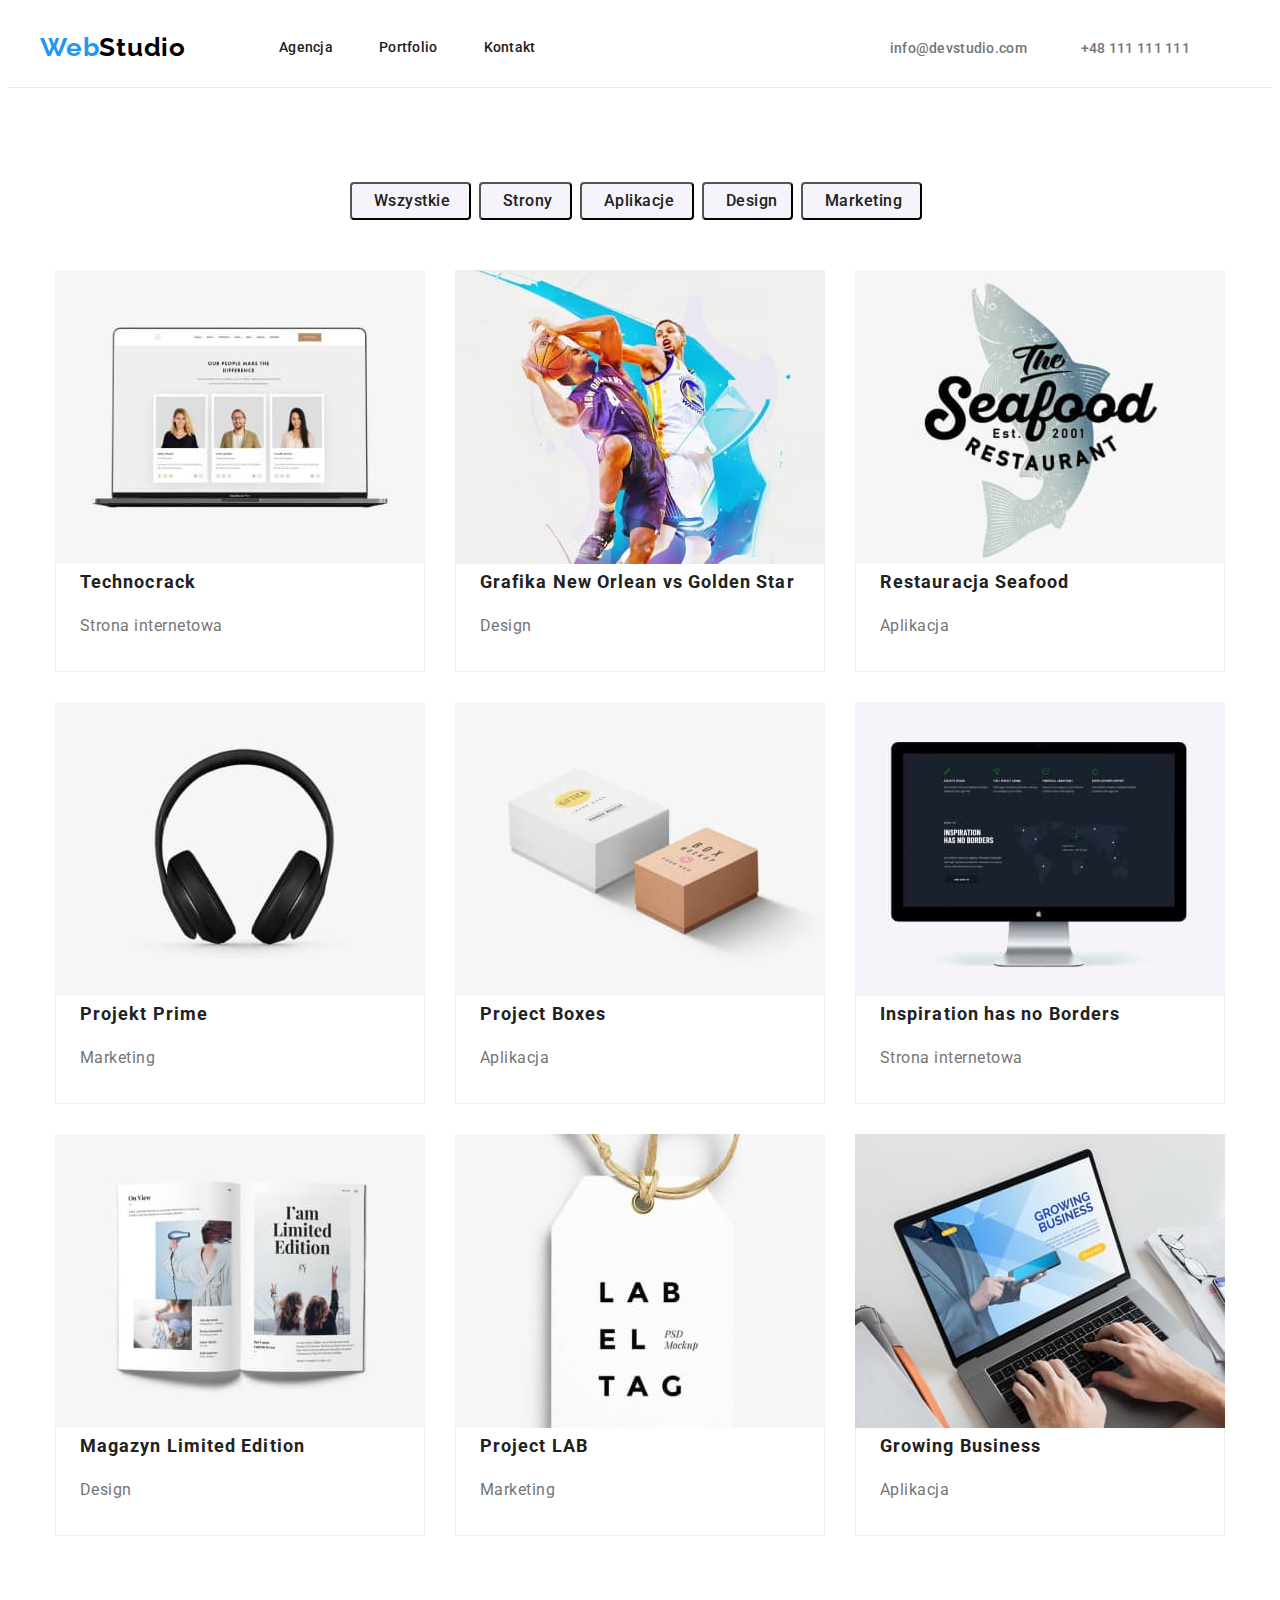
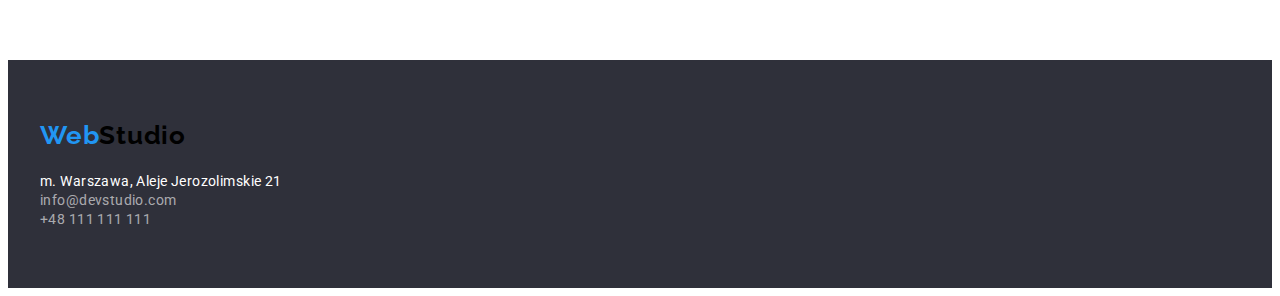
==== portfolio.html @ 478c121c "Initial commit" ====
<!DOCTYPE html>
<html lang="en">

<head>
    <meta charset="UTF-8">
    <meta http-equiv="X-UA-Compatible" content="IE=edge">
    <meta name="viewport" content="width=device-width, initial-scale=1.0">
    <link rel="stylesheet" href="https://cdnjs.cloudflare.com/ajax/libs/modern-normalize/1.0.0/modern-normalize.min.css"
        integrity="sha512-ISS7cAi1PEhQ8jnbJpJZMd29NlhNj4AWYyLOSp2CE/CsHxTCu+r+t0D2yoJudVrd0/8fTVPUVDzY5Tvli75u/g=="
        crossorigin="anonymous">
    <link rel="stylesheet" href="css/styles.css">
    <link rel="preconnect" href="https://fonts.gstatic.com">
    <link href="https://fonts.googleapis.com/css2?family=Roboto:wght@400;500;700;900&display=swap" rel="stylesheet">
    <link rel="preconnect" href="https://fonts.gstatic.com">
    <link href="https://fonts.googleapis.com/css2?family=Raleway:wght@700&display=swap" rel="stylesheet">
    <title>Portfolio</title>
</head>

<body>

    <header class="header">
        <div class="container">
            <div class="navigation-logo">
                <a class="logo" href="index.html"><span class="web-item">Web</span><span
                        class="studio-item">Studio</span></a>
            </div>
    
            <nav class="first-navigation">
                <ul class="navigation">
                    <li class="navigation-list"><a class="sub-navigation" href="index.html">Agencja</a></li>
                    <li class="navigation-list"><a class="sub-navigation" href="portfolio.html">Portfolio</a></li>
                    <li class="navigation-list"><a class="sub-navigation" href="#">Kontakt</a></li>
                </ul>
            </nav>
            </nav>
            <div class="contacts">
    
                <a class="contacts-item" href="mailto:info@devstudio.com">info@devstudio.com</a>
                <a class="contacts-item" href="tel:+48111111111">+48 111 111 111</a>
            </div>
    
    
   
    </header>

<!-- BUTTON GROUP -->
<section class="buttons-section section">
<div class="container">
    <ul class="btn-group">
        <li class="list-group"><a href="#"><button class="btn-item btn-first group" type="button">Wszystkie</button></a></li>
        <li class="list-group"><a href="#"><button class="btn-item btn-second" type="button">Strony</button></a></li>
        <li class="list-group"><a href="#"><button class="btn-item btn-third" type="button">Aplikacje</button></a></li>
        <li class="list-group"><a href="#"><button class="btn-item btn-fourth" type="button">Design</button></a></li>
        <li class="list-group"><a href="#"><button class="btn-item btn-fifth" type="button">Marketing</button></a></li>
    </ul>
</div>
</section>
<!-- PROJECTS/IMAGES -->
<section class="nine-images section">
    <div class="container"> 
        <ul class="portfolio-list">
            <li class="photo-list">
                <img class="image-projects" src="images/projects/comp.jpg" alt="laptop pokazuje trzy zdjęcia" width="370" height="294">
                <div class="border-text">
                <h3 class="projects-title">Technocrack</h3>
                <p class="projects-description">Strona internetowa</p>
                </div>
            </li>

            <li class="photo-list">
                <img class="image-projects" src="images/projects/basketball.jpg" alt="dwóch zawodników gra w koszykówkę" width="370" height="294">
                <div class="border-text">
                <h3 class="projects-title">Grafika New Orlean vs Golden Star</h3>
                <p class="projects-description">Design</p>
                </div>
            </li>

            <li class="photo-list">
                <img class="image-projects" src="images/projects/seafood.jpg" alt="logo ryby, restauracji z owocami morza " width="370" height="294">
                <div class="border-text">
                <h3 class="projects-title">Restauracja Seafood</h3>
                <p class="projects-description">Aplikacja</p>
                </div>
            </li>

            <li class="photo-list">
                <img class="image-projects" src="images/projects/headphones.jpg" alt="słuchawki" width="370" height="294">
                <div class="border-text">
                <h3 class="projects-title">Projekt Prime</h3>
                <p class="projects-description">Marketing</p>
                </div>
            </li>

            <li class="photo-list">
                <img class="image-projects" src="images/projects/boxes.jpg" alt="dwa pudełka" width="370" height="294">
                <div class="border-text">
                <h3 class="projects-title">Project Boxes</h3>
                <p class="projects-description">Aplikacja</p>
                </div>
            </li>

            <li class="photo-list">
                <img class="image-projects" src="images/projects/imac.jpg" alt="imac" width="370" height="294">
                <div class="border-text">
                <h3 class="projects-title">Inspiration has no Borders</h3>
                <p class="projects-description">Strona internetowa</p>
                </div>
            </li>

            <li class="photo-list">
                <img class="image-projects" src="images/projects/newspaper.jpg" alt="otwarte czasopismo" width="370" height="294">
                <div class="border-text">
                <h3 class="projects-title">Magazyn Limited Edition</h3>
                <p class="projects-description">Design</p>
                </div>
            </li>

            <li class="photo-list">
                <img class="image-projects" src="images/projects/label.jpg" alt="etykieta" width="370" height="294">
                <div class="border-text">
                <h3 class="projects-title">Project LAB</h3>
                <p class="projects-description">Marketing</p>
                </div>
            </li>

            <li class="photo-list">
                <img class="image-projects" src="images/projects/laptop.jpg" alt="rosnąca działalnoś gospodarcza" width="370" height="294">
                <div class="border-text">
                <h3 class="projects-title">Growing Business</h3>
                <p class="projects-description">Aplikacja</p>
                </div>
            </li>
        </ul>
    
    </div>
</section>

<footer class="background-color-footer">
    <div class="container">
        <div class="footer-logo">
            <a class="logo" href="index.html"><span class="web-item">Web</span><span
                    class="studio-item">Studio</span></a>
        </div>


        <address class="bottom-adress">

            <ul class="adress">
                <li class="footer-list"><a class="adress-item map" href="https://goo.gl/maps/Lxkzra3BhB6dTE5c8"
                        target="_blank">m. Warszawa, Aleje Jerozolimskie 21</a></li>
                <li class="footer-list"><a class="adress-item" href="mailto:info@devstudio.com">info@devstudio.com</a>
                </li>
                <li class="footer-list"><a class="adress-item" href="tel:+48111111111">+48 111 111 111</a></li>
            </ul>
        </address>
    </div>
</footer>

</body>

</html>
---- css/styles.css ----
:root {
  --main-font: 'Roboto', sans-serif;
  --secondary-font: 'Raleway', sans-serif;
  --main-color: #2196f3;
  /* ---dodatek--- */
  --secondar-color: #cd329a;
}

body {
  font-family: var(--main-font);
  background-color: #ffffff;
}
h1,
h2,
h3,
h4,
h5,
h6 {
  margin: 0;
}
ul,
ol {
  margin: 0;
  padding: 0;
}
p {
  padding: 0;
}
img {
  display: block;
}

.section {
  padding-top: 94px;
  padding-bottom: 94px;
}
.container {
  /* display:flex; */
  width: 1200px;
  padding: 0 15px;
  align-items: center;
  margin: 0 auto;
}

.big-first-letter {
  text-transform: capitalize;
}

/* === LOGO/HERO === */
.header {
  border-bottom: 1px solid #ececec;
}
.header .container {
  display: flex;
  align-items: center;
  padding-top: 24px;
  padding-bottom: 24px;
}
.navigation-logo {
  display: flex;
  align-items: center;
}
.logo {
  font-family: var(--secondary-font);
  font-style: normal;
  font-weight: bold;
  font-size: 26px;
  line-height: 1.192;
  letter-spacing: 0.03em;
  text-decoration: none;
  margin-right: 93px;
}
.web-item {
  color: var(--main-color);
}
.studio-item {
  color: #000000;
}
/* === END LOGO === */

/* === NAVIGATION === */

.sub-navigation {
  text-decoration: none;
  font-family: var(--main-font);
  font-style: normal;
  font-weight: 500;
  font-size: 14px;
  line-height: 1 142;
  letter-spacing: 0.02em;
  color: #212121;
  display: flex;
}
.sub-navigation:hover,
.sub-navigation:focus {
  color: var(--main-color);
}
.sub-navigation:active {
  color: var(--secondar-color);
}
.navigation-list:not(:last-child) {
  margin-right: 46px;
}
.navigation {
  cursor: pointer;
  list-style-type: none;
  display: flex;
}

/* === END NAVIGATION === */

/* === CONTACTS ===  (zrobić konkretniejsze klasy - lepsza przejrzystość/modyfikalność kodu) */

.icon-item {
  display: flex;
  width: 16px;
  height: 12px;
  margin-right: 10px;
  fill: #757575;
}

.header .contacts {
  margin-left: auto;
}
.contacts {
  list-style-type: none;
}
.contacts-item:not(:last-child) {
  margin-right: 50px;
}

.contacts-item {
  color: #757575;
  cursor: pointer;
  text-decoration: none;
  font-family: var(--main-font);
  font-style: normal;
  font-weight: 500;
  font-size: 14px;
  line-height: 1 142;
  letter-spacing: 0.02em;
  margin-right: 50px;
}
.contacts-item:hover,
.contacts-item:focus {
  color: var(--main-color);
}
.contacts-item:active {
  color: var(--secondar-color);
}

/* === END CONTACTS === */

/* === ADRESS === */
.adress {
  list-style-type: none;
}
.adress-item {
  font-family: var(--main-font);
  font-style: normal;
  font-weight: normal;
  font-size: 14px;
  line-height: 1 714;
  letter-spacing: 0.03em;
  color: rgba(255, 255, 255, 0.6);
  text-decoration: none;
}
.adress-item.list:not(:last-child) {
  margin-bottom: 9px;
}
.adress-item:hover,
.adress-item:focus {
  color: var(--main-color);
}
.adress-item:active {
  color: var(--secondar-color);
}
/* nadpisuje klasę "adress-item */
.map {
  font-family: var(--main-font);
  font-style: normal;
  font-weight: normal;
  font-size: 14px;
  line-height: 1 714;
  letter-spacing: 0.03em;
  color: #ffffff;
}
/*--- DODATEK dla widoczności--- */
.background-color-footer {
  background-color: #2f303a;
}
/* === END ADRESS === */

/* === NAGŁÓWEK === */
.main-title {
  font-family: var(--main-font);
  font-style: normal;
  font-weight: 900;
  font-size: 44px;
  line-height: 1 363;
  text-align: center;
  letter-spacing: 0.06em;
  text-transform: uppercase;
  color: #ffffff;
  margin: auto;
  width: 696px;
  height: 120px;
  display: flex;
  justify-content: center;
  align-items: center;
}

.big-title {
  background-color: #2f303a;
  display: flex;
  justify-content: center;
  align-items: center;

  padding-top: 0px;
  padding-bottom: 0px;
  width: 1600px;
  height: 600px;
  display: flex;
  justify-content: center;
  align-items: center;
  margin: auto;

  background-image: linear-gradient(
      rgba(47, 48, 58, 0.4),
      rgba(47, 48, 58, 0.4)
    ),
    url('/images/bg.png');
  background-size: cover;
  background-repeat: no-repeat;
}
.btn-modal {
  display: flex;
  align-items: center;
  justify-content: center;
}
.list:not(:last-child) {
  margin-right: 30px;
}
.btn {
  background: var(--main-color);
  box-shadow: 0px 4px 4px rgba(0, 0, 0, 0.15);
  border-radius: 4px;
  font-family: 'Roboto';
  font-style: normal;
  font-weight: bold;
  font-size: 16px;
  line-height: 1 875;
  text-align: center;
  letter-spacing: 0.06em;
  color: #ffffff;
  cursor: pointer;
  display: flex;
  align-items: center;
  padding: 10px 42px;
  min-width: 200px;
  height: 50px;
  border: 0;
  justify-content: center;
}
.btn:hover,
.btn:focus {
  background: var(--main-color);
}
.btn:active {
  background-color: var(--secondar-color);
}
/* === END NAGŁÓWEK === */

/* === 4X OPIS === */
.images-four-times {
  padding-bottom: 0px;
  margin-bottom: 30px;
}
.lorem-item {
  display: flex;
  width: 270px;
  height: 120px;
  background-color: #f5f4fa;
  border-radius: 5px;
  align-items: center;
  justify-content: center;
}
.loremimg {
  display: flex;
  justify-content: center;
  align-items: center;
  width: 65, 32px;
  height: 70px;
}
.customer-image {
}

.description-four-times.section {
  padding-top: 0px;
  padding-bottom: 0px;
}
.description .container {
  display: flex;
}
.description-list {
  list-style-type: none;
  display: flex;
}
.description-list .title-list:not(:last-child) {
  margin-right: 30px;
}
.title-text {
  font-family: var(--main-font);
  font-style: normal;
  font-weight: bold;
  font-size: 14px;
  line-height: 1 142;
  letter-spacing: 0.03em;
  text-transform: uppercase;
  color: #212121;
}
.text {
  font-family: var(--main-font);
  font-style: normal;
  font-weight: normal;
  font-size: 14px;
  line-height: 1 714;
  letter-spacing: 0.03em;
  color: #757575;
  margin-top: 10px;
  width: 270px;
  height: 75px;
}
/* === END 4X OPIS === */

/* === SECOND TITLE(S) === */
.second-title {
  font-family: var(--main-font);
  font-style: normal;
  font-weight: bold;
  font-size: 36px;
  line-height: 1 166;
  text-align: center;
  letter-spacing: 0.03em;
  color: #212121;
  margin-bottom: 50px;
  justify-content: center;
  /* padding-right: 624px;
  padding-left: 624px; */
}
/* === END SECOND TITLE(S) === */

/* ===--- CZYM SIĘ ZAJMUJEMY (zdjęcia) /// ZESPÓŁ /// PROJECT/IMAGES---=== */
/*  ---=== LISTY (różne) ===--- */
.socialimg {
  width: 20px;
  height: 20px;
}
.social-image {
  display: flex;
  width: 44px;
  height: 44px;
  fill: #afb1b8;
  background-color: #fff;
  border-radius: 50%;
  justify-content: center;
  align-items: center;
}
.social-image:hover,
.social-image:focus {
  fill: #fff;
  background-color: var(--main-color);
}
.social-list {
  display: flex;
}
.social-list:not(:last-child) {
  margin-right: 10px;
}
.social-padding-bottom {
  padding-bottom: 30px;
}

.what-we-do-second .container {
  display: flex;
}
.item-list {
  list-style-type: none;
  display: flex;
  align-items: center;
  justify-content: center;
}
.photo-list:nth-of-type(3n + 1) {
  margin-right: 30px;
}
.photo-list:nth-of-type(3n + 2) {
  margin-right: 30px;
}
.photo-list {
  margin-bottom: 30px;
}
/* @@@@@@@@@@@@@@@@@@@@@@@@@@@@@@@@@@@@@@@@@@@@@@@@@@ zrobić poprawny shadow*/
.photo-list:hover {
  filter: drop-shadow(1px 4px 6px #000000);
}
.nine-images.section {
  padding-top: 0px;
}
.portfolio-list {
  list-style-type: none;
  display: flex;
  flex-wrap: wrap;
  justify-content: center;
  padding-top: 0px;
  padding-bottom: 0px;
  cursor: pointer;
}
/* ===--- END CZYM SIĘ ZAJMUJEMY (zdjęcia) /// ZESPÓŁ /// PROJECT/IMAGES ---=== */

/* === ZESPÓŁ ===*/
.employee .container {
  display: flex;
}
.projects-title {
  padding-left: 24px;
}
.projects-description {
  padding-left: 24px;
}
/* ##################################### IMAGE */
.image {
  display: flex;
  align-items: center;
  margin-bottom: 30px;
}
.image-list {
  background-color: #fff;
  box-shadow: 0px 1px 3px rgba(0, 0, 0, 0.12), 0px 1px 1px rgba(0, 0, 0, 0.14),
    0px 2px 1px rgba(0, 0, 0, 0.2);
  border-radius: 0px 0px 4px 4px;
}
.third-title {
  font-family: var(--main-font);
  font-style: normal;
  font-weight: 500;
  font-size: 16px;
  line-height: 1 187;
  text-align: center;
  letter-spacing: 0.03em;
  color: #212121;
  margin-bottom: 10px;
}
.worker {
  font-family: var(--main-font);
  font-style: normal;
  font-weight: normal;
  font-size: 16px;
  line-height: 1 187;
  text-align: center;
  letter-spacing: 0.03em;
  color: #757575;
  padding-bottom: 10px;
}
.team {
  background-color: #f5f4fa;
  display: flex;
}
/* === END ZESPÓŁ ===*/

/* ---===== BUTTON GROUP =====--- */

/* === BUTTONS - ALL OTHER === */
.btn-first {
  width: 121px;
  height: 38px;
}
.btn-second {
  width: 93px;
  height: 38px;
}
.btn-third {
  width: 114px;
  height: 38px;
}
.btn-fourth {
  width: 91px;
  height: 38px;
}
.btn-fifth {
  width: 121px;
  height: 38px;
}
/* === END BUTTONS - ALL OTHER === */
/* --- nadpisauje padding klasy "section"! --- */
.buttons-section.section {
  padding-bottom: 50px;
}
.btn-group {
  list-style-type: none;
  justify-content: center;
  display: flex;
  padding-right: 518px;
  padding-left: 510px;
}
.list-group:not(:last-child) {
  margin-right: 8px;
}
.btn-item {
  background: #f5f4fa;
  border-radius: 4px;
  cursor: pointer;
  font-family: var(--main-font);
  font-style: normal;
  font-weight: 500;
  font-size: 16px;
  line-height: 1 625;
  text-align: center;
  letter-spacing: 0.03em;
  color: #212121;
  padding: 6px 22px;
}
.btn-item:hover,
.btn-item:focus {
  background-color: var(--main-color);
  color: #fff;
  box-shadow: 0px 3px 1px rgba(0, 0, 0, 0.1), 0px 1px 2px rgba(0, 0, 0, 0.08),
    0px 2px 2px rgba(0, 0, 0, 0.12);
  border-radius: 4px;
}
.btn-item:active {
  background-color: var(--secondar-color);
}
/* === END BUTTON GROUP === */

/* PROJECTS/IMAGES */
.nine-images.section {
}
.border-text {
  background: #fff;
  border-right: 1px solid #eee;
  border-bottom: 1px solid #eee;
  border-left: 1px solid #eee;
  box-sizing: border-box;
  /* margin-top: 20px; */
}

.image-projects {
  width: 370px;
  height: 294px;
}
.projects-title {
  font-family: var(--main-font);
  font-style: normal;
  font-weight: bold;
  font-size: 18px;
  line-height: 2;
  letter-spacing: 0.06em;
  color: #212121;
  margin-bottom: 4px;
}
.projects-description {
  font-family: var(--main-font);
  font-style: normal;
  font-weight: normal;
  font-size: 16px;
  line-height: 1 875;
  letter-spacing: 0.03em;
  color: #757575;
  padding-bottom: 20px;
}
/* END PROJECTS/IMAGES */

/* === NASI KLIENCI === */
/* .item-list {
  display: flex;
  align-items: center;
  justify-content: center;
} */
.customer {
  padding-bottom: 0px;
}
.customer-list {
  list-style-type: none;
  display: flex;
  align-items: center;
  justify-content: space-between;
}
.customer-item {
  display: flex;
  justify-content: center;
  align-items: center;
}

.customer-image {
  display: flex;
  width: 170px;
  height: 92px;
  border: 1px solid #afb1b8;
  fill: #afb1b8;
  border-radius: 5px;
  justify-content: center;
  align-items: center;
}
.logo-icon {
  width: 106px;
  height: 60px;
}
/* HOVER!!!!! */
.customer-image:hover,
.customer-image:focus {
  fill: var(--main-color);
  border-color: var(--main-color);
}

/* === END NASI KLIENCI === */

/* ===== FOOTER ===== */
.footer-logo {
  padding-top: 60px;
  margin-bottom: 20px;
  
}
.background-color-footer {
  padding-bottom: 60px;
}
.footer.section {
  padding-bottom: 0px;
}

.footer-icons {
  display: flex;
  justify-content: center;
  font-family: var(--main-font);
  font-style: normal;
  font-weight: bold;
  font-size: 14px;
  line-height: 1.142;
  letter-spacing: 0.03em;
  text-transform: uppercase;
  color: #fff;
}

.footer-icons-div {
  display: flex;
  flex-direction: column;
  
  margin-left: 171px;
}
/* ============================ */
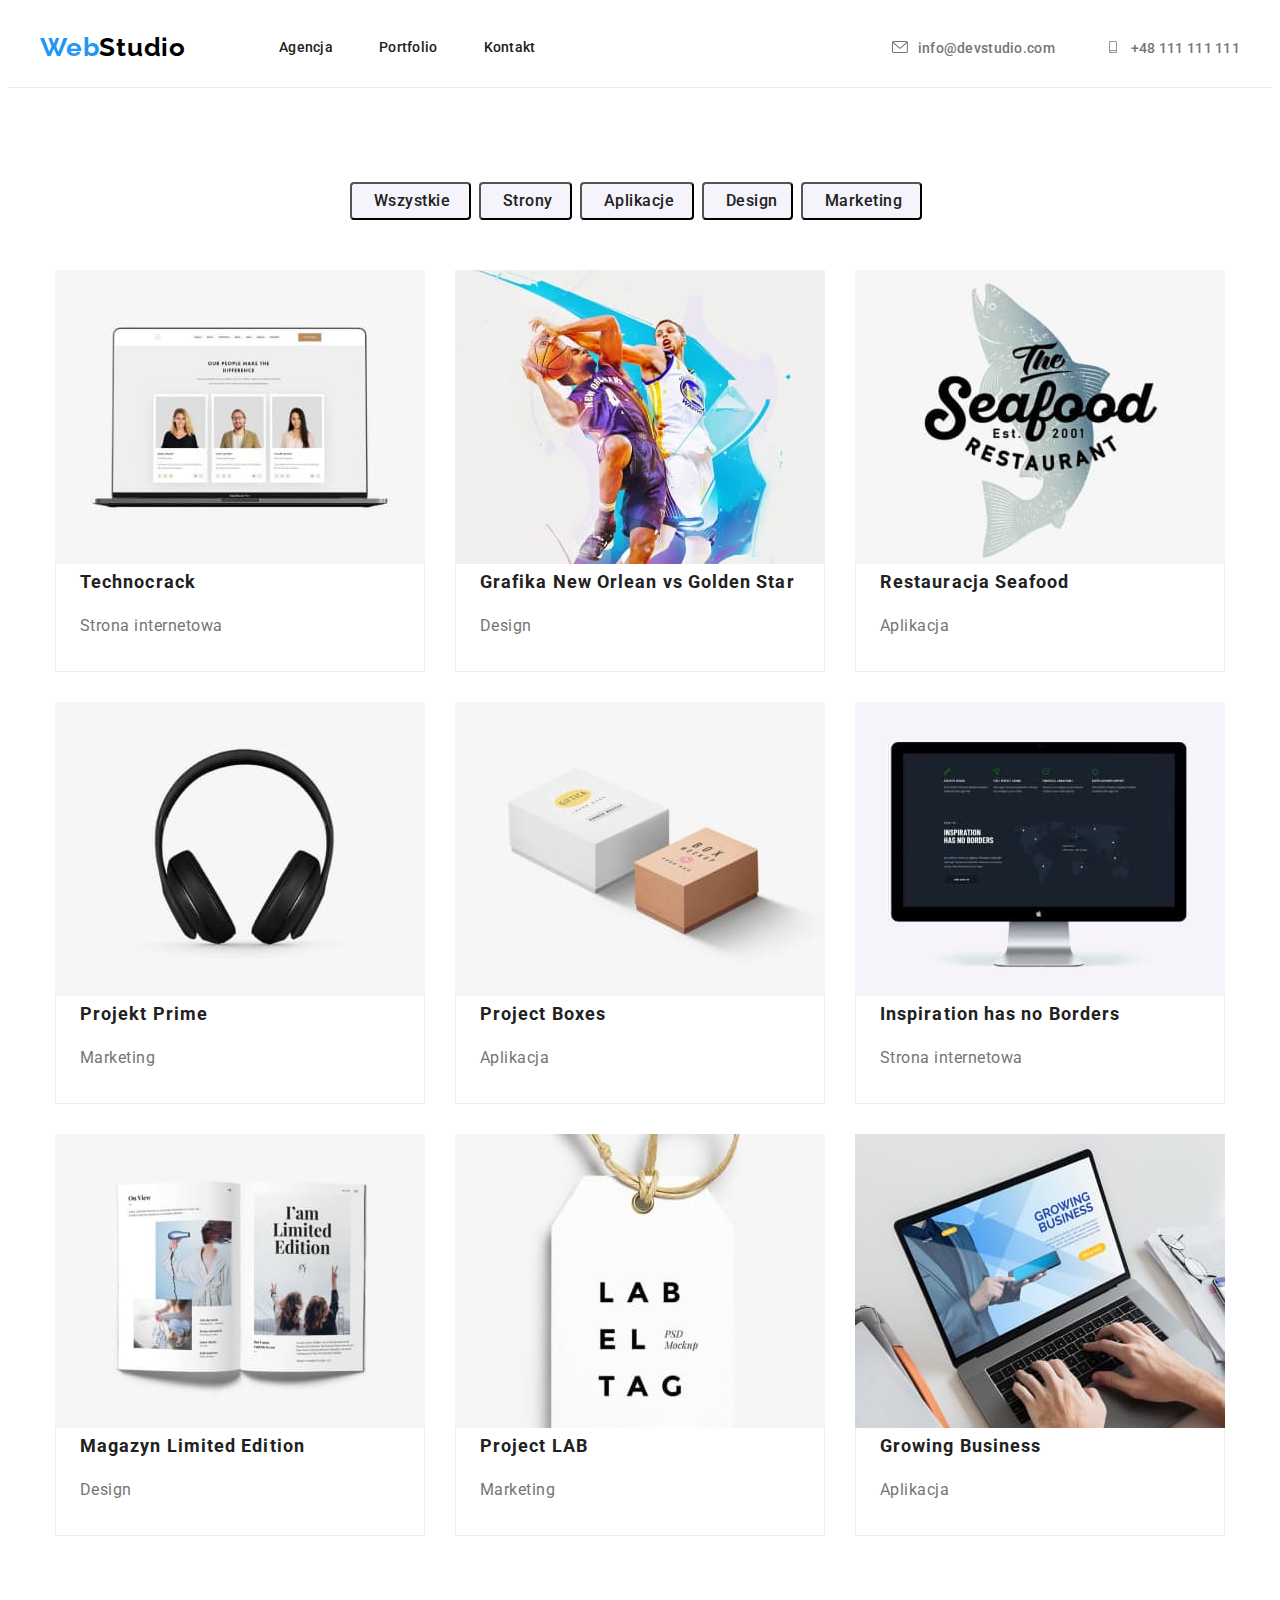
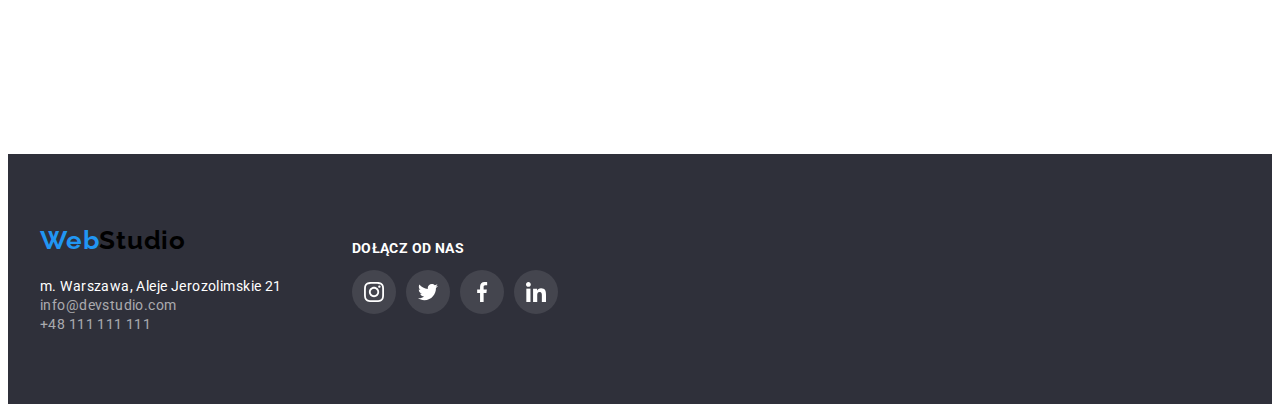
==== commit f8d44313: "hm#4 test 2" ====
--- a/portfolio.html
+++ b/portfolio.html
@@ -32,14 +32,47 @@
                     <li class="navigation-list"><a class="sub-navigation" href="#">Kontakt</a></li>
                 </ul>
             </nav>
-            </nav>
-            <div class="contacts">
+            
+
+            <!-- PIERWSZA WERSJA========
+                <div class="contacts">
     
                 <a class="contacts-item" href="mailto:info@devstudio.com">info@devstudio.com</a>
                 <a class="contacts-item" href="tel:+48111111111">+48 111 111 111</a>
             </div>
-    
-    
+     -->
+    
+        <!-- $$$$$$$$$$$$$$$$$$$$$$$$$$$$$$$$$$$$$$$$$$$$$$$$$$$$$$$$$$$$$%%%%%%%%%%%%%%%%%%%%%%%%%%%%%%%%%%%%%%%%%%%%%%%%% -->
+    <div class="contacts">
+        <ul class="item-list">
+            <li class="icon-list">
+    
+                <a class="contacts-icon" href="#">
+                    <svg class="icon-item">
+                        <use href="/images/icons.svg#icon-envelope"></use>
+                    </svg>
+                </a>
+            </li>
+            <li>
+    
+                <a class="contacts-item first-space" href="mailto:info@devstudio.com">info@devstudio.com</a>
+            </li>
+            <li>
+                <a class="contacts-icon" href="#">
+                    <svg class="icon-item">
+                        <use href="/images/icons.svg#icon-smartphone"></use>
+                    </svg>
+                </a>
+            </li>
+            <li>
+                <a class="contacts-item" href="tel:+48111111111">+48 111 111 111</a>
+    
+            </li>
+        </ul>
+    
+        <!-- $$$$$$$$$$$$$$$$$$$$$$$$$$$$$$$$$$$$$$$$$$$$$$$$$$$$$$$$$$$$$%%%%%%%%%%%%%%%%%%%%%%%%%%%%%%%%%%%%%%%%%%%% -->
+    </div>
+
    
     </header>
 
@@ -135,26 +168,77 @@
     </div>
 </section>
 
-<footer class="background-color-footer">
-    <div class="container">
-        <div class="footer-logo">
-            <a class="logo" href="index.html"><span class="web-item">Web</span><span
-                    class="studio-item">Studio</span></a>
+
+
+<section class="footer section">
+    <footer class="background-color-footer">
+        <div class="container">
+            <div class="footer-left-side">
+                <div class="footer-logo">
+                    <a class="logo" href="index.html"><span class="web-item">Web</span><span
+                            class="studio-item">Studio</span></a>
+
+
+                </div>
+
+
+                <address class="bottom-adress">
+
+                    <ul class="adress">
+                        <li class="footer-list"><a class="adress-item map" href="https://goo.gl/maps/Lxkzra3BhB6dTE5c8"
+                                target="_blank">m. Warszawa, Aleje Jerozolimskie 21</a></li>
+                        <li class="footer-list"><a class="adress-item"
+                                href="mailto:info@devstudio.com">info@devstudio.com</a></li>
+                        <li class="footer-list"><a class="adress-item" href="tel:+48111111111">+48 111 111 111</a></li>
+                    </ul>
+                </address>
+            </div>
+
+
+<!-- FOOTER -->
+
+
+            <div class="footer-right-side">
+                <p class="footer-icons">dołącz od nas</p>
+
+
+                <ul class="item-list-right-side social-padding-bottom">
+                    <li class="social-list list">
+
+                        <a class="social-image social-image-footer" href="#">
+                            <svg class="socialimg">
+                                <use href="/images/social.svg#icon-instagram-2"></use>
+                            </svg>
+                        </a>
+                    </li>
+                    <li class="social-list list">
+                        <a class="social-image social-image-footer" href="#">
+                            <svg class="socialimg">
+                                <use href="/images/social.svg#icon-twitter-1"></use>
+                            </svg>
+                        </a>
+                    </li>
+                    <li class="social-list list">
+                        <a class="social-image social-image-footer" href="#">
+                            <svg class="socialimg">
+                                <use href="/images/social.svg#icon-facebook-1"></use>
+                            </svg>
+                        </a>
+                    </li>
+                    <li class="social-list list">
+                        <a class="social-image social-image-footer" href="#">
+                            <svg class="socialimg">
+                                <use href="/images/social.svg#icon-linkedin-1"></use>
+                            </svg>
+                        </a>
+                    </li>
+                </ul>
+            </div>
+
         </div>
-
-
-        <address class="bottom-adress">
-
-            <ul class="adress">
-                <li class="footer-list"><a class="adress-item map" href="https://goo.gl/maps/Lxkzra3BhB6dTE5c8"
-                        target="_blank">m. Warszawa, Aleje Jerozolimskie 21</a></li>
-                <li class="footer-list"><a class="adress-item" href="mailto:info@devstudio.com">info@devstudio.com</a>
-                </li>
-                <li class="footer-list"><a class="adress-item" href="tel:+48111111111">+48 111 111 111</a></li>
-            </ul>
-        </address>
-    </div>
-</footer>
+    </footer>
+</section>
+
 
 </body>
 
--- a/css/styles.css
+++ b/css/styles.css
@@ -69,6 +69,8 @@
   letter-spacing: 0.03em;
   text-decoration: none;
   margin-right: 93px;
+  display: flex;
+  align-items: center;
 }
 .web-item {
   color: var(--main-color);
@@ -125,7 +127,8 @@
 .contacts {
   list-style-type: none;
 }
-.contacts-item:not(:last-child) {
+/* =========================== za dużo klas ========================================== */
+.first-space {
   margin-right: 50px;
 }
 
@@ -139,7 +142,6 @@
   font-size: 14px;
   line-height: 1 142;
   letter-spacing: 0.02em;
-  margin-right: 50px;
 }
 .contacts-item:hover,
 .contacts-item:focus {
@@ -281,7 +283,7 @@
   width: 270px;
   height: 120px;
   background-color: #f5f4fa;
-  border-radius: 5px;
+  border-radius: 4px;
   align-items: center;
   justify-content: center;
 }
@@ -292,9 +294,6 @@
   width: 65, 32px;
   height: 70px;
 }
-.customer-image {
-}
-
 .description-four-times.section {
   padding-top: 0px;
   padding-bottom: 0px;
@@ -377,6 +376,7 @@
 .social-list:not(:last-child) {
   margin-right: 10px;
 }
+/* na chwile------------------- */
 .social-padding-bottom {
   padding-bottom: 30px;
 }
@@ -597,7 +597,7 @@
   height: 92px;
   border: 1px solid #afb1b8;
   fill: #afb1b8;
-  border-radius: 5px;
+  border-radius: 4px;
   justify-content: center;
   align-items: center;
 }
@@ -615,10 +615,14 @@
 /* === END NASI KLIENCI === */
 
 /* ===== FOOTER ===== */
+.bottom-adress {
+  display: flex;
+  align-items: center;
+  
+}
 .footer-logo {
   padding-top: 60px;
   margin-bottom: 20px;
-  
 }
 .background-color-footer {
   padding-bottom: 60px;
@@ -628,8 +632,6 @@
 }
 
 .footer-icons {
-  display: flex;
-  justify-content: center;
   font-family: var(--main-font);
   font-style: normal;
   font-weight: bold;
@@ -638,12 +640,36 @@
   letter-spacing: 0.03em;
   text-transform: uppercase;
   color: #fff;
-}
-
-.footer-icons-div {
-  display: flex;
-  flex-direction: column;
   
-  margin-left: 171px;
+}
+.footer-left-side {
+  display: block;
+ 
+}
+
+
+.footer .container {
+  display: flex;
+}
+.footer-right-side {
+  padding-top: 72px;
+  padding-left: 70px;
+}
+
+.item-list-right-side {
+  display: flex;
+  align-items: center;
+  
+}
+.social-image-footer {
+  display: flex;
+  width: 44px;
+  height: 44px;
+  fill: #fff;
+  background-color: rgba(255, 255, 255, 0.1);
+  border-radius: 50%;
+  justify-content: center;
+  align-items: center;
 }
 /* ============================ */
+
